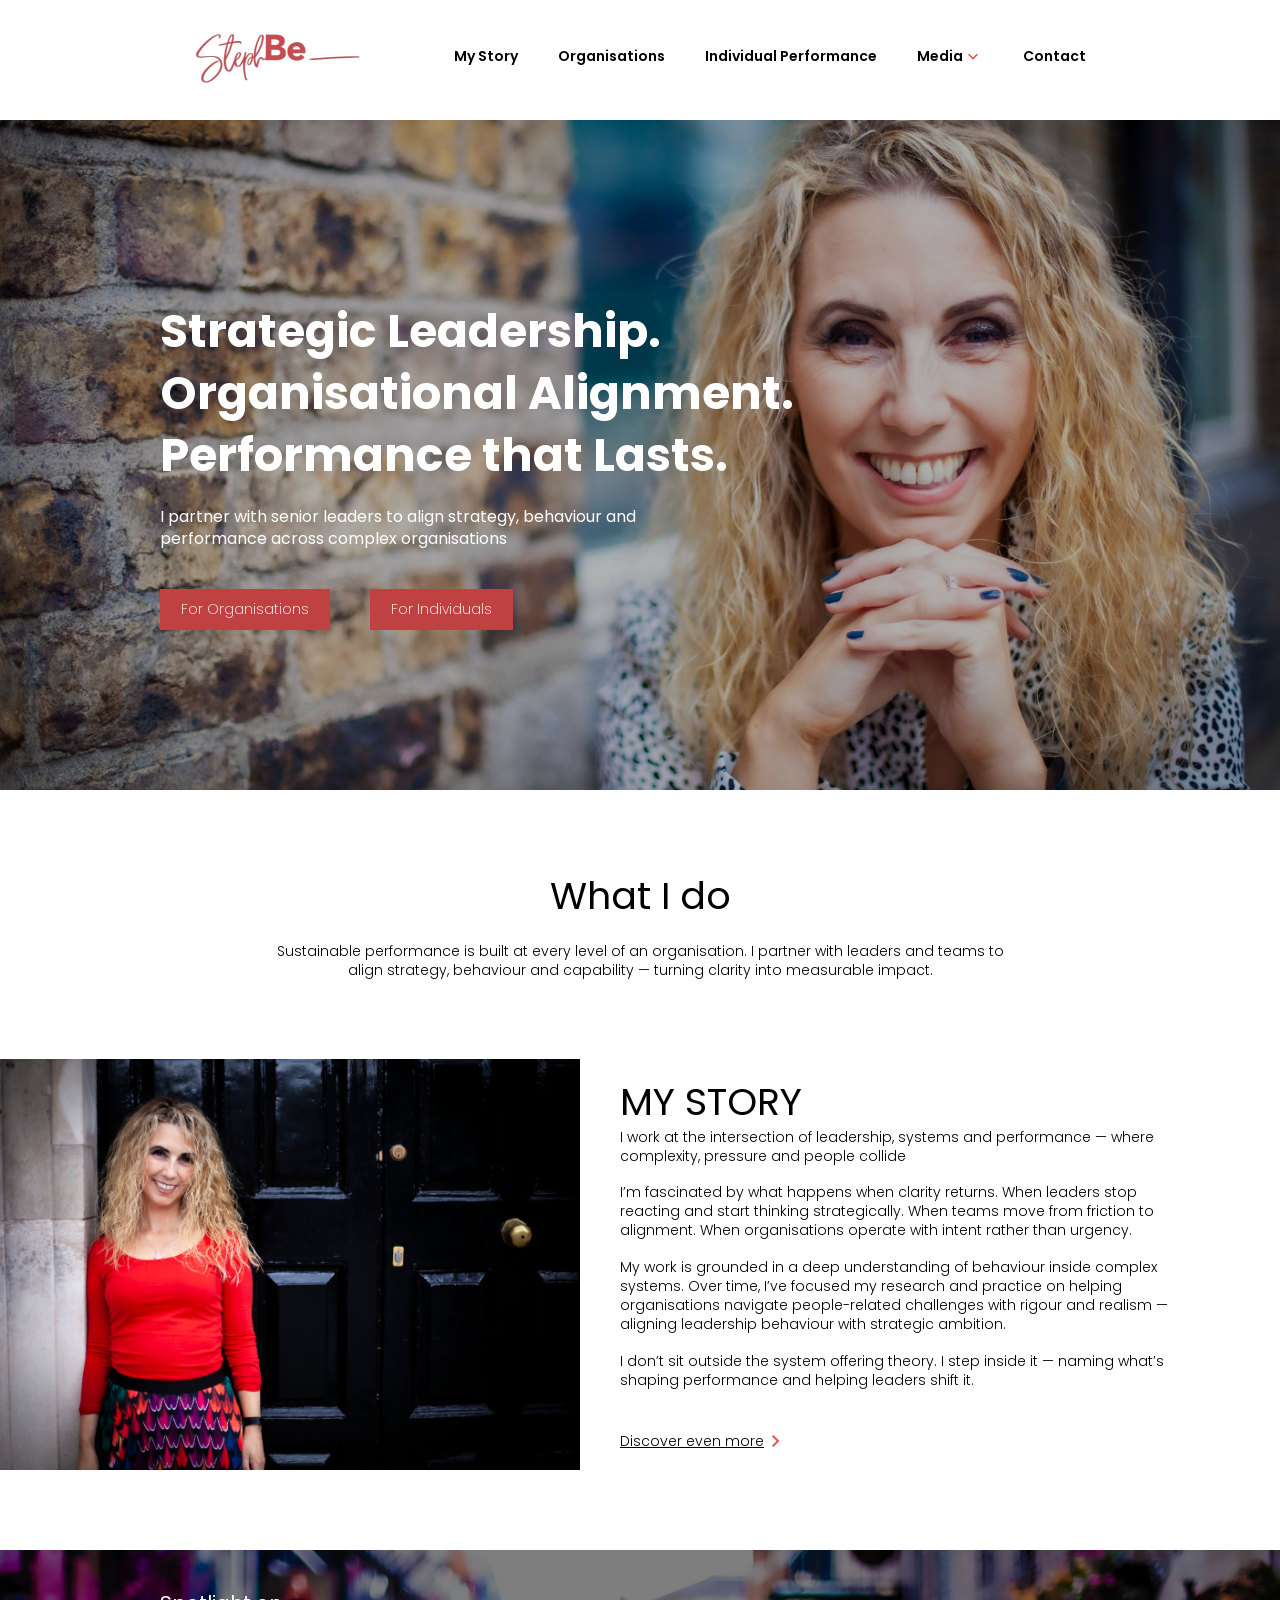
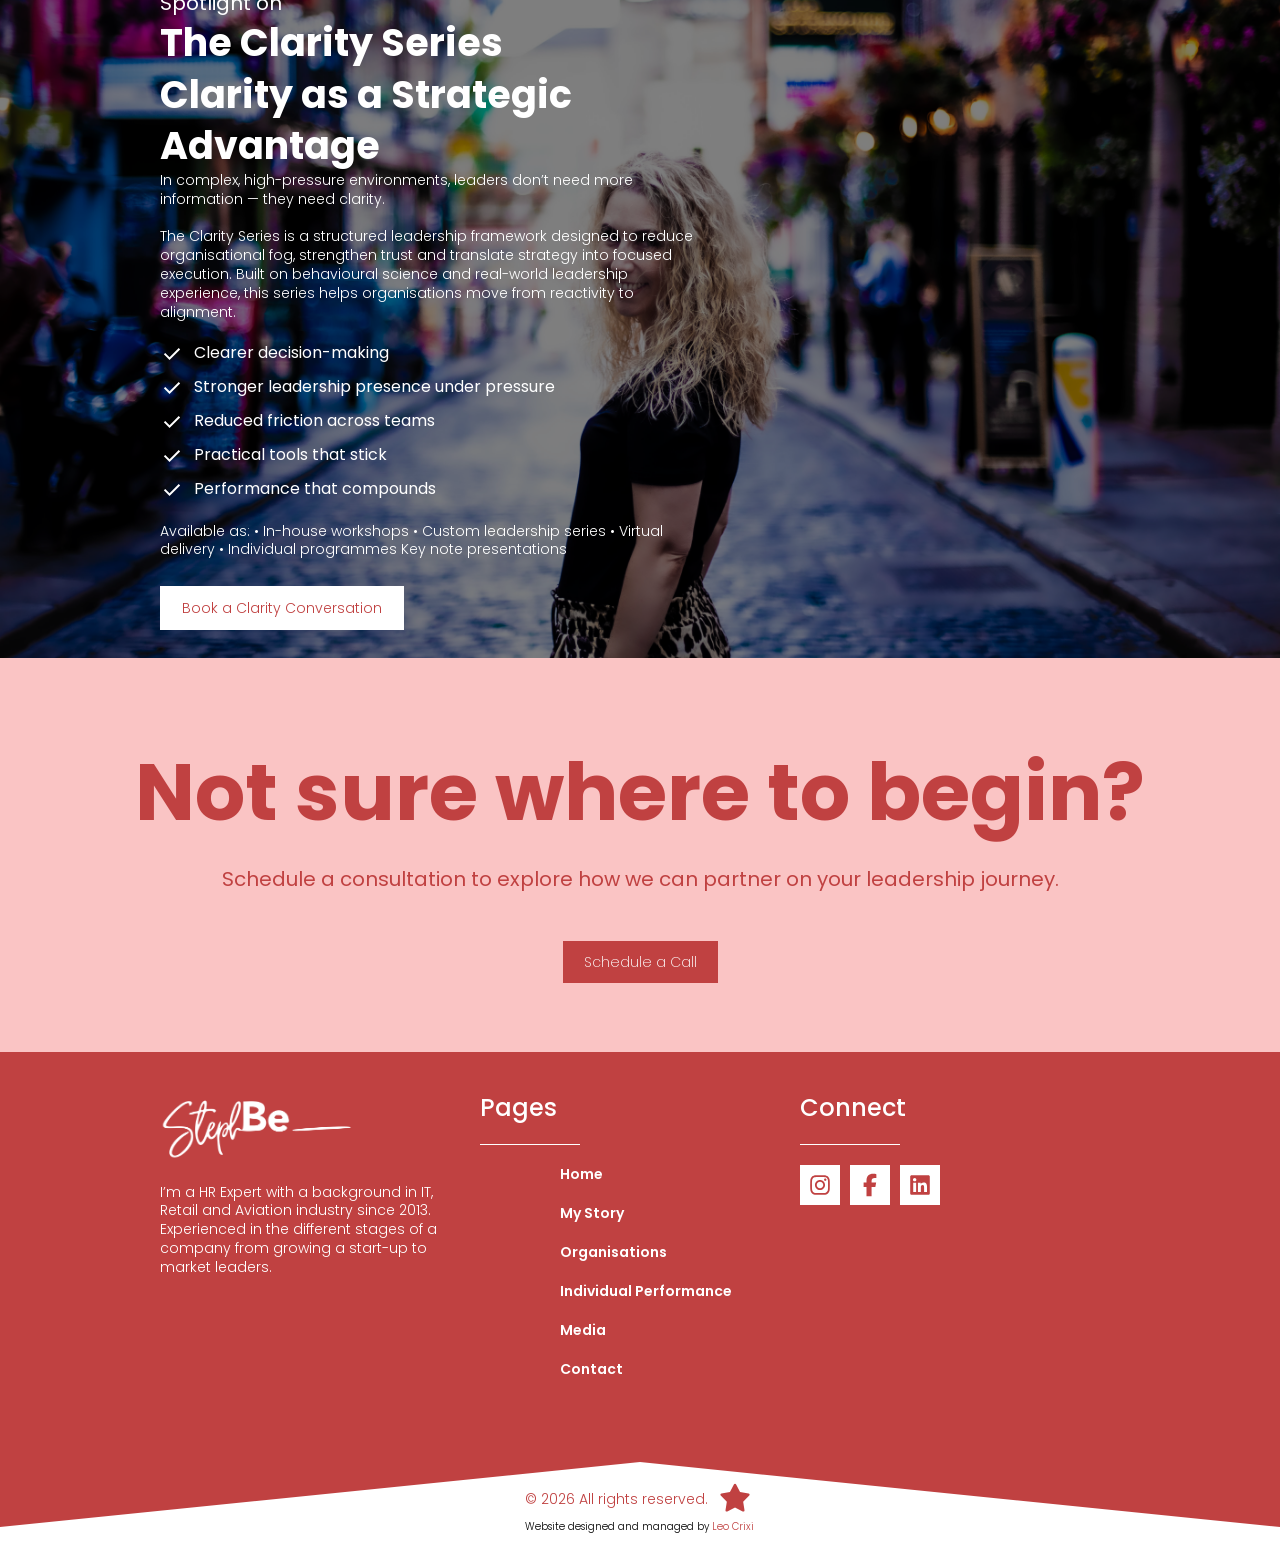
==== index.html @ c0f256a9 "1st commit" ====
<!doctype html>
<html lang="en">
  <head>
    <meta charset="UTF-8" />
    <meta name="viewport" content="width=device-width, initial-scale=1.0" />

    <meta name="description" content="ADD WEBSITE DESCRIPTION" />
    <meta name="keywords" content="ADD KEYWORDS" />
    <meta name="author" content="Leo Crixi" />

    <!-- Open Graph / Facebook / WhatsApp / Linkedin -->
    <meta property="og:title" content="Leo Crixi – Full-stack Web Developer" />
    <meta property="og:type" content="website" />
    <meta
      property="og:image"
      content="https://leo-crixi.com/src/img/og_image.jpeg"
    />
    <meta property="og:url" content="https://leo-crixi.com/" />
    <meta
      property="og:description"
      content="Check out my portfolio and web development projects."
    />

    <!-- Favicon Icon -->
    <link
      rel="shortcut icon"
      href="./public/img/Logo3.svg"
      type="image/x-icon"
    />

    <title>Website title</title>

    <link rel="stylesheet" href="./assets/css/styles.css" />
  </head>

  <body>
    <global-header></global-header>

    <main>
      <section class="hero-section">
        <div class="hero-content">
          <h1>
            Strategic Leadership. <br />
            Organisational Alignment. <br />
            Performance that Lasts.
          </h1>
          <h4>
            I partner with senior leaders to align strategy, behaviour and
            <br />
            performance across complex organisations
          </h4>
          <div class="btn-section">
            <a href="" class="btn">For Organisations</a>
            <a href="" class="btn">For Individuals</a>
          </div>
        </div>
      </section>

      <section class="what-i-do">
        <h2>What I do</h2>
        <p>
          Sustainable performance is built at every level of an organisation. I
          partner with leaders and teams to <br />
          align strategy, behaviour and capability — turning clarity into
          measurable impact.
        </p>
        <div class="my-story">
          <div>
            <img src="./public/img/home/what-i-do.JPG" alt="" />
          </div>
          <div>
            <h3 class="up-case">My Story</h3>
            <p>
              I work at the intersection of leadership, systems and performance
              — where complexity, pressure and people collide
            </p>
            <br />
            <p>
              I’m fascinated by what happens when clarity returns. When leaders
              stop reacting and start thinking strategically. When teams move
              from friction to alignment. When organisations operate with intent
              rather than urgency.
            </p>
            <br />
            <p>
              My work is grounded in a deep understanding of behaviour inside
              complex systems. Over time, I’ve focused my research and practice
              on helping organisations navigate people-related challenges with
              rigour and realism — aligning leadership behaviour with strategic
              ambition.
            </p>
            <br />
            <p>
              I don’t sit outside the system offering theory. I step inside it —
              naming what’s shaping performance and helping leaders shift it.
            </p>
            <a href="" class="btn-secondary"
              >Discover even more
              <img src="./public/icons/arrow_right.svg" alt=""
            /></a>
          </div>
        </div>
      </section>

      <section class="clarity-series">
        <div class="clarity-series-content">
          <span>Spotlight on</span>
          <h3>The Clarity Series Clarity as a Strategic Advantage</h3>
          <p>
            In complex, high-pressure environments, leaders don’t need more
            information — they need clarity.
          </p>
          <br />
          <p>
            The Clarity Series is a structured leadership framework designed to
            reduce organisational fog, strengthen trust and translate strategy
            into focused execution. Built on behavioural science and real-world
            leadership experience, this series helps organisations move from
            reactivity to alignment.
          </p>
          <ul>
            <li>
              <img src="./public/icons/check.svg" alt="" /> Clearer
              decision-making
            </li>
            <li>
              <img src="./public/icons/check.svg" alt="" /> Stronger leadership
              presence under pressure
            </li>
            <li>
              <img src="./public/icons/check.svg" alt="" /> Reduced friction
              across teams
            </li>
            <li>
              <img src="./public/icons/check.svg" alt="" /> Practical tools that
              stick
            </li>
            <li>
              <img src="./public/icons/check.svg" alt="" /> Performance that
              compounds
            </li>
          </ul>
          <p>
            Available as: • In-house workshops • Custom leadership series •
            Virtual delivery • Individual programmes Key note presentations
          </p>
          <div>
            <a href="" class="btn-third">Book a Clarity Conversation</a>
          </div>
        </div>
      </section>

      <section class="not-sure">
        <h4>Not sure where to begin?</h4>
        <p>
          Schedule a consultation to explore how we can partner on your
          leadership journey.
        </p>
        <div>
          <a href="" class="btn">Schedule a Call</a>
        </div>
      </section>
    </main>

    <global-footer></global-footer>

    <footer>
      <div class="upper-footer">
        <div>
          <img class="logo" src="./public/img/logo.png" alt="" />
          <p>
            I’m a HR Expert with a background in IT, Retail and Aviation
            industry since 2013. Experienced in the different stages of a
            company from growing a start-up to market leaders.
          </p>
        </div>
        <div>
          <h3>Pages</h3>
          <div class="line"></div>
          <ul>
            <li><a href="">Home</a></li>
            <li><a href="">My Story</a></li>
            <li><a href="">Organisations</a></li>
            <li><a href="">Individual Performance</a></li>
            <li><a href="">Media</a></li>
            <li><a href="">Contact</a></li>
          </ul>
        </div>
        <div>
          <h3>Connect</h3>
          <div class="line"></div>
          <div class="connect">
            <a href=""><img src="./public/icons/instagram.svg" alt="" /></a>
            <a href=""><img src="./public/icons/facebook.svg" alt="" /></a>
            <a href=""><img src="./public/icons/linkedin.svg" alt="" /></a>
          </div>
        </div>
      </div>
      <div class="lower-footer">
        <div>
          <p>© 2026 All rights reserved.</p>
          <div class="star-wrapper">
            <span class="star-label">For Oisín</span>
            <img src="./public/icons/star.svg" alt="Star icon" />
          </div>
        </div>
        <span>Website designed and managed by <a href="https://leo-crixi.com/" target="_blank">Leo Crixi</a></span>
      </div>
    </footer>

    <script type="module" src="./assets/js/script.js"></script>
  </body>
</html>
---- assets/css/styles.css ----
/* Importing general CSS - UTILS */
@import './utils/global.css';
@import './utils/typography.css';
@import './utils/colors.css';

/* Importing Components */
@import './components/header.css';
@import './components/burger-menu.css';
@import './components/footer.css';
@import './components/component.css';

/* Importing pages styles */
@import './modules/home.css'
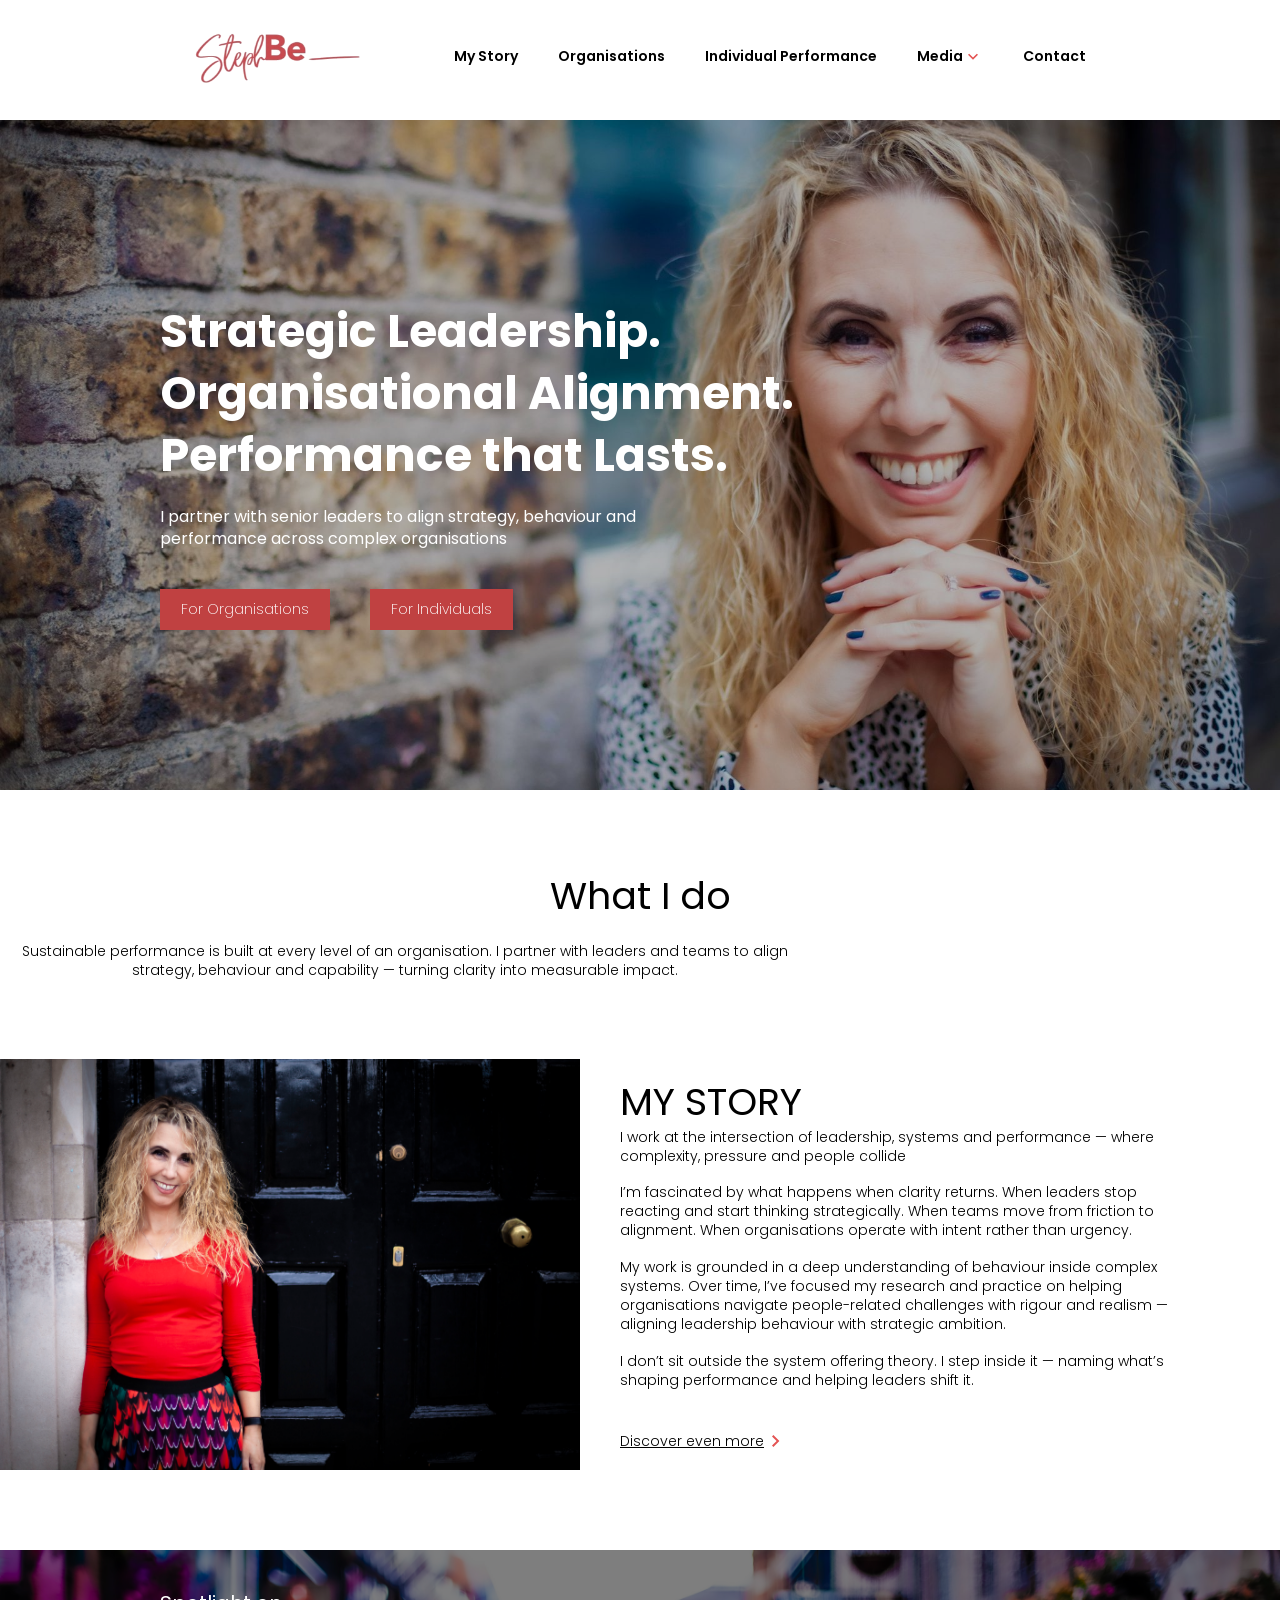
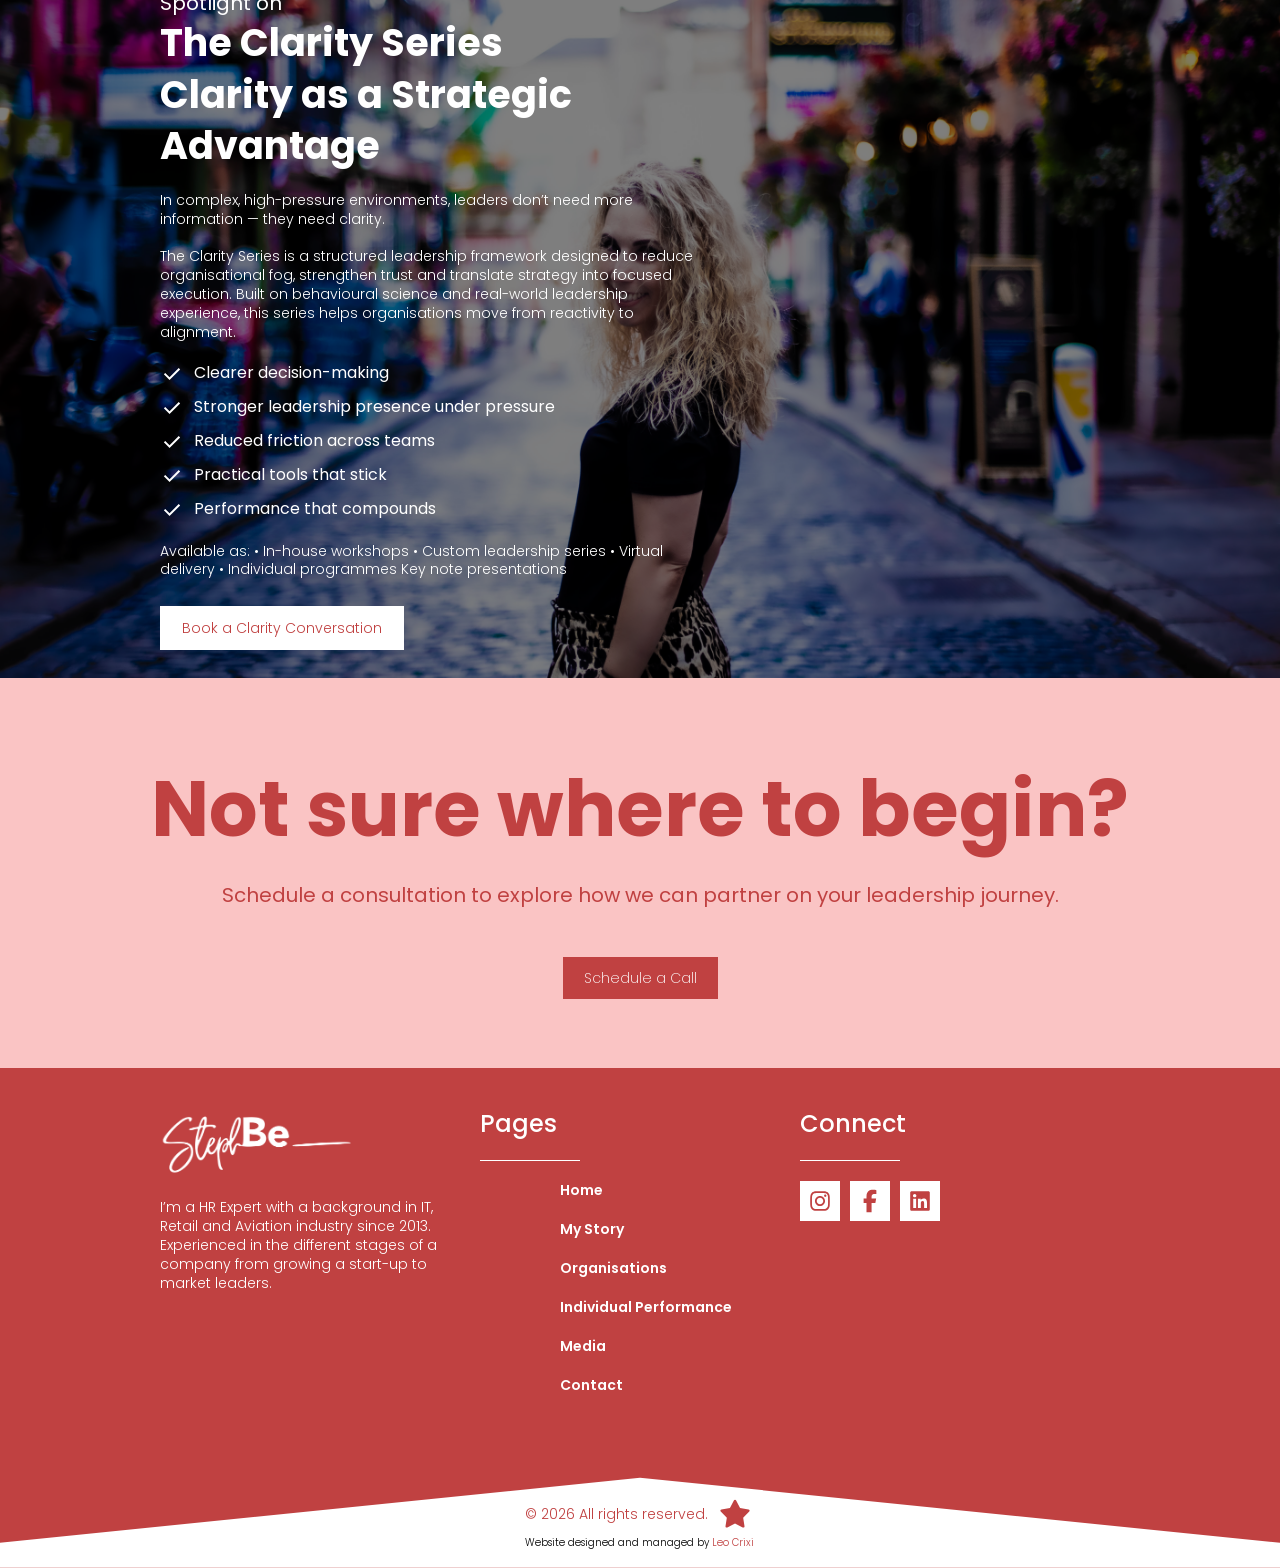
==== commit cf916155: "Home page mobile" ====
--- a/index.html
+++ b/index.html
@@ -11,22 +11,12 @@
     <!-- Open Graph / Facebook / WhatsApp / Linkedin -->
     <meta property="og:title" content="Leo Crixi – Full-stack Web Developer" />
     <meta property="og:type" content="website" />
-    <meta
-      property="og:image"
-      content="https://leo-crixi.com/src/img/og_image.jpeg"
-    />
+    <meta property="og:image" content="https://leo-crixi.com/src/img/og_image.jpeg" />
     <meta property="og:url" content="https://leo-crixi.com/" />
-    <meta
-      property="og:description"
-      content="Check out my portfolio and web development projects."
-    />
+    <meta property="og:description" content="Check out my portfolio and web development projects." />
 
     <!-- Favicon Icon -->
-    <link
-      rel="shortcut icon"
-      href="./public/img/Logo3.svg"
-      type="image/x-icon"
-    />
+    <link rel="shortcut icon" href="./public/img/Logo3.svg" type="image/x-icon" />
 
     <title>Website title</title>
 
@@ -57,13 +47,13 @@
       </section>
 
       <section class="what-i-do">
-        <h2>What I do</h2>
-        <p>
-          Sustainable performance is built at every level of an organisation. I
-          partner with leaders and teams to <br />
-          align strategy, behaviour and capability — turning clarity into
-          measurable impact.
-        </p>
+        <div class="w-i-d">
+          <h2>What I do</h2>
+          <p>
+            Sustainable performance is built at every level of an organisation. I partner with leaders and teams to
+            align strategy, behaviour and capability — turning clarity into measurable impact.
+          </p>
+        </div>
         <div class="my-story">
           <div>
             <img src="./public/img/home/what-i-do.JPG" alt="" />
@@ -71,33 +61,27 @@
           <div>
             <h3 class="up-case">My Story</h3>
             <p>
-              I work at the intersection of leadership, systems and performance
-              — where complexity, pressure and people collide
+              I work at the intersection of leadership, systems and performance — where complexity, pressure and people
+              collide
             </p>
             <br />
             <p>
-              I’m fascinated by what happens when clarity returns. When leaders
-              stop reacting and start thinking strategically. When teams move
-              from friction to alignment. When organisations operate with intent
-              rather than urgency.
+              I’m fascinated by what happens when clarity returns. When leaders stop reacting and start thinking
+              strategically. When teams move from friction to alignment. When organisations operate with intent rather
+              than urgency.
             </p>
             <br />
             <p>
-              My work is grounded in a deep understanding of behaviour inside
-              complex systems. Over time, I’ve focused my research and practice
-              on helping organisations navigate people-related challenges with
-              rigour and realism — aligning leadership behaviour with strategic
-              ambition.
+              My work is grounded in a deep understanding of behaviour inside complex systems. Over time, I’ve focused
+              my research and practice on helping organisations navigate people-related challenges with rigour and
+              realism — aligning leadership behaviour with strategic ambition.
             </p>
             <br />
             <p>
-              I don’t sit outside the system offering theory. I step inside it —
-              naming what’s shaping performance and helping leaders shift it.
+              I don’t sit outside the system offering theory. I step inside it — naming what’s shaping performance and
+              helping leaders shift it.
             </p>
-            <a href="" class="btn-secondary"
-              >Discover even more
-              <img src="./public/icons/arrow_right.svg" alt=""
-            /></a>
+            <a href="" class="btn-secondary">Discover even more <img src="./public/icons/arrow_right.svg" alt="" /></a>
           </div>
         </div>
       </section>
@@ -106,43 +90,23 @@
         <div class="clarity-series-content">
           <span>Spotlight on</span>
           <h3>The Clarity Series Clarity as a Strategic Advantage</h3>
-          <p>
-            In complex, high-pressure environments, leaders don’t need more
-            information — they need clarity.
-          </p>
+          <p>In complex, high-pressure environments, leaders don’t need more information — they need clarity.</p>
           <br />
           <p>
-            The Clarity Series is a structured leadership framework designed to
-            reduce organisational fog, strengthen trust and translate strategy
-            into focused execution. Built on behavioural science and real-world
-            leadership experience, this series helps organisations move from
-            reactivity to alignment.
+            The Clarity Series is a structured leadership framework designed to reduce organisational fog, strengthen
+            trust and translate strategy into focused execution. Built on behavioural science and real-world leadership
+            experience, this series helps organisations move from reactivity to alignment.
           </p>
           <ul>
-            <li>
-              <img src="./public/icons/check.svg" alt="" /> Clearer
-              decision-making
-            </li>
-            <li>
-              <img src="./public/icons/check.svg" alt="" /> Stronger leadership
-              presence under pressure
-            </li>
-            <li>
-              <img src="./public/icons/check.svg" alt="" /> Reduced friction
-              across teams
-            </li>
-            <li>
-              <img src="./public/icons/check.svg" alt="" /> Practical tools that
-              stick
-            </li>
-            <li>
-              <img src="./public/icons/check.svg" alt="" /> Performance that
-              compounds
-            </li>
+            <li><img src="./public/icons/check.svg" alt="" /> Clearer decision-making</li>
+            <li><img src="./public/icons/check.svg" alt="" /> Stronger leadership presence under pressure</li>
+            <li><img src="./public/icons/check.svg" alt="" /> Reduced friction across teams</li>
+            <li><img src="./public/icons/check.svg" alt="" /> Practical tools that stick</li>
+            <li><img src="./public/icons/check.svg" alt="" /> Performance that compounds</li>
           </ul>
           <p>
-            Available as: • In-house workshops • Custom leadership series •
-            Virtual delivery • Individual programmes Key note presentations
+            Available as: • In-house workshops • Custom leadership series • Virtual delivery • Individual programmes Key
+            note presentations
           </p>
           <div>
             <a href="" class="btn-third">Book a Clarity Conversation</a>
@@ -152,10 +116,7 @@
 
       <section class="not-sure">
         <h4>Not sure where to begin?</h4>
-        <p>
-          Schedule a consultation to explore how we can partner on your
-          leadership journey.
-        </p>
+        <p>Schedule a consultation to explore how we can partner on your leadership journey.</p>
         <div>
           <a href="" class="btn">Schedule a Call</a>
         </div>
@@ -164,50 +125,6 @@
 
     <global-footer></global-footer>
 
-    <footer>
-      <div class="upper-footer">
-        <div>
-          <img class="logo" src="./public/img/logo.png" alt="" />
-          <p>
-            I’m a HR Expert with a background in IT, Retail and Aviation
-            industry since 2013. Experienced in the different stages of a
-            company from growing a start-up to market leaders.
-          </p>
-        </div>
-        <div>
-          <h3>Pages</h3>
-          <div class="line"></div>
-          <ul>
-            <li><a href="">Home</a></li>
-            <li><a href="">My Story</a></li>
-            <li><a href="">Organisations</a></li>
-            <li><a href="">Individual Performance</a></li>
-            <li><a href="">Media</a></li>
-            <li><a href="">Contact</a></li>
-          </ul>
-        </div>
-        <div>
-          <h3>Connect</h3>
-          <div class="line"></div>
-          <div class="connect">
-            <a href=""><img src="./public/icons/instagram.svg" alt="" /></a>
-            <a href=""><img src="./public/icons/facebook.svg" alt="" /></a>
-            <a href=""><img src="./public/icons/linkedin.svg" alt="" /></a>
-          </div>
-        </div>
-      </div>
-      <div class="lower-footer">
-        <div>
-          <p>© 2026 All rights reserved.</p>
-          <div class="star-wrapper">
-            <span class="star-label">For Oisín</span>
-            <img src="./public/icons/star.svg" alt="Star icon" />
-          </div>
-        </div>
-        <span>Website designed and managed by <a href="https://leo-crixi.com/" target="_blank">Leo Crixi</a></span>
-      </div>
-    </footer>
-
     <script type="module" src="./assets/js/script.js"></script>
   </body>
 </html>
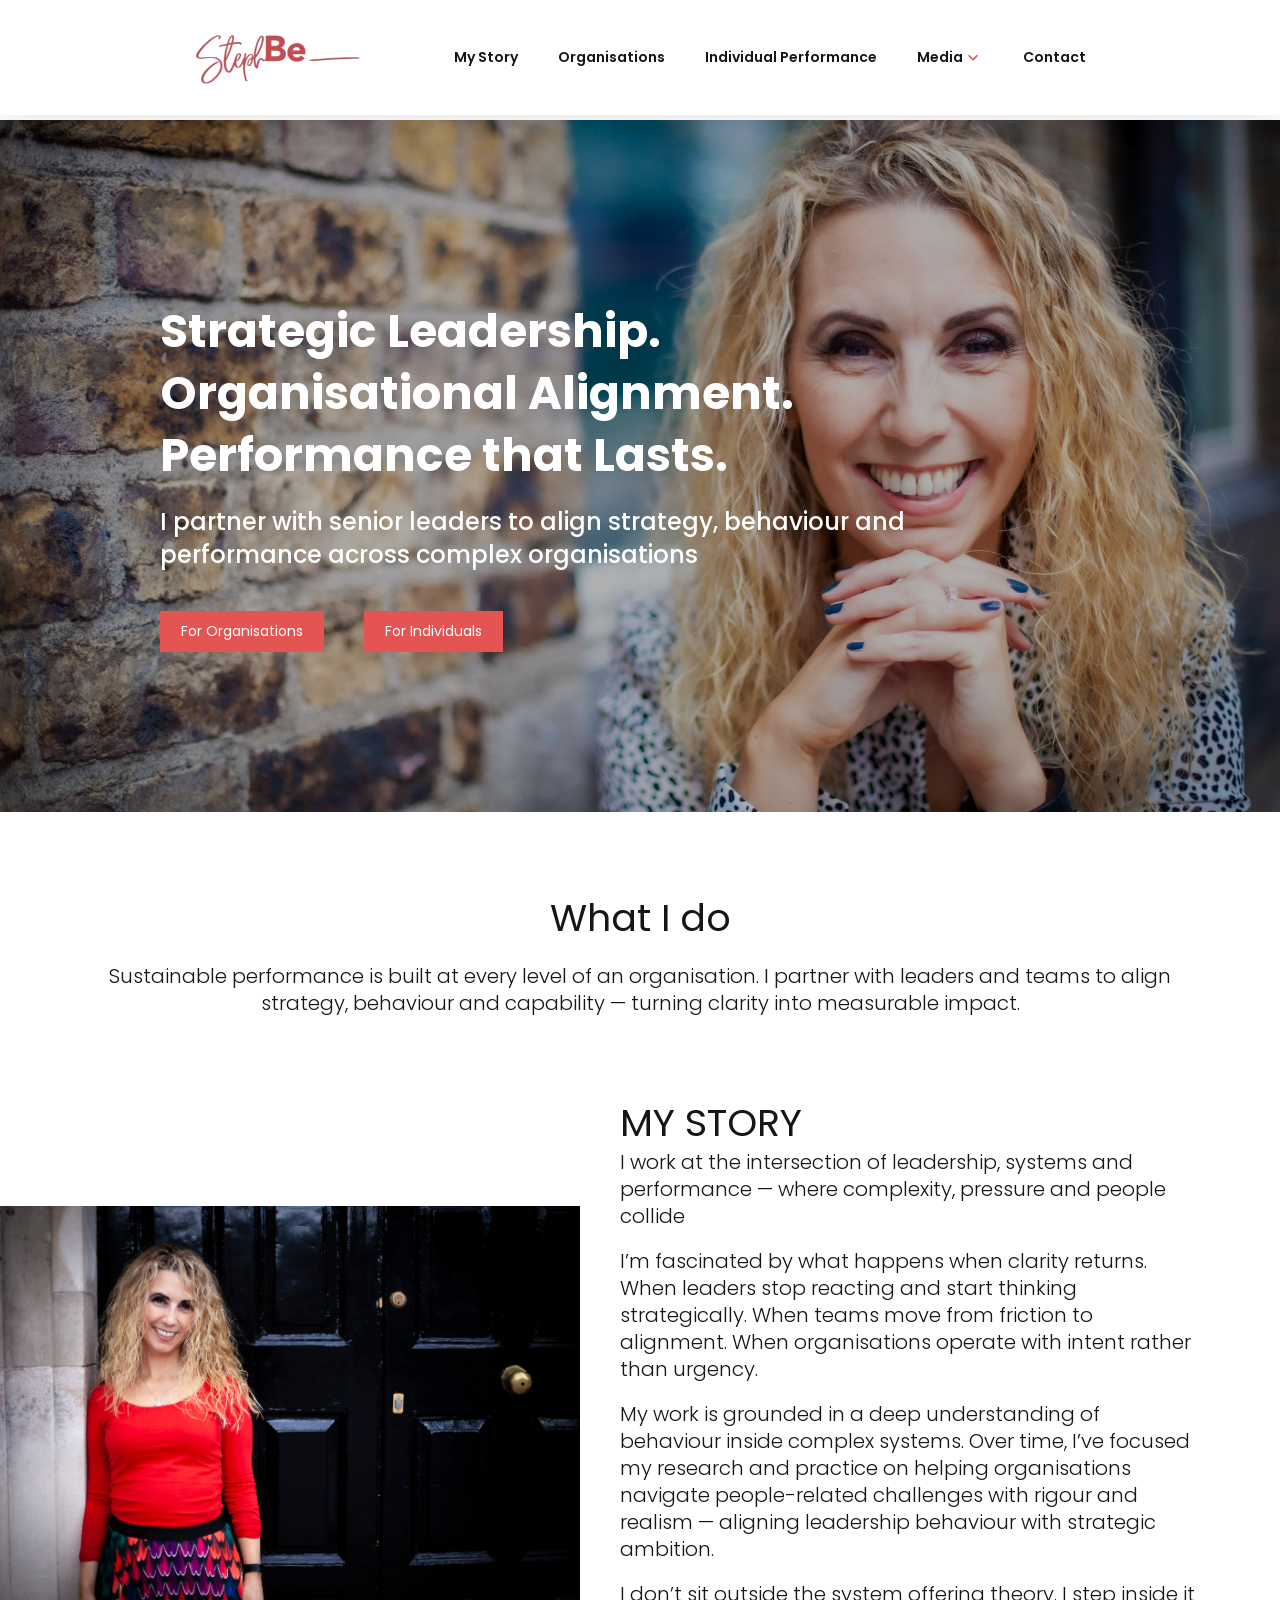
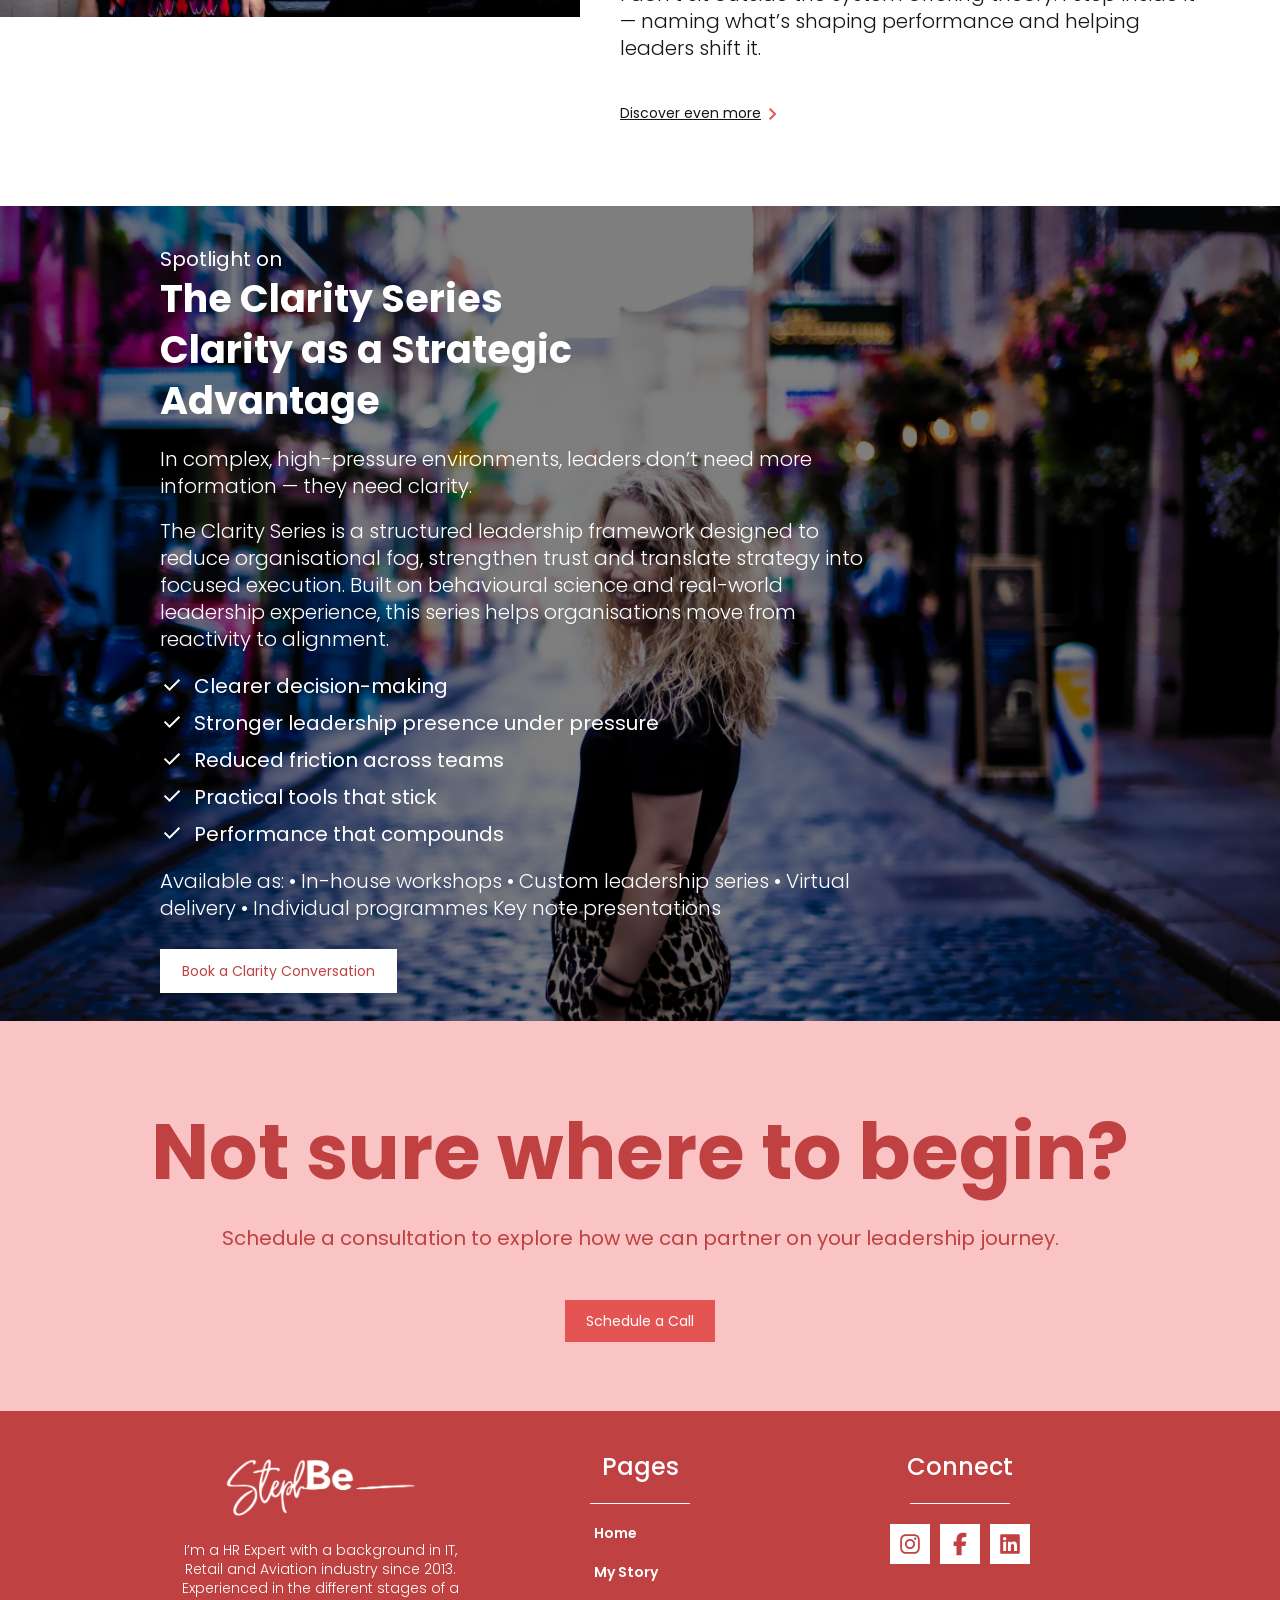
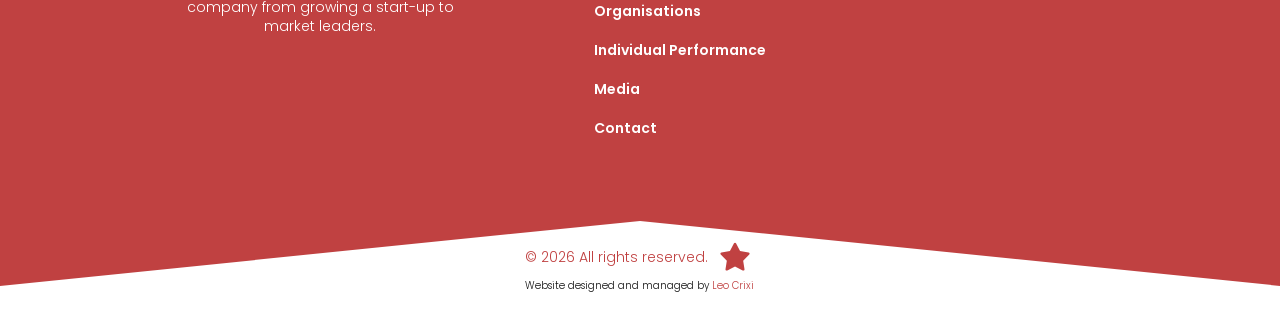
==== commit b46bfc48: "My Story" ====
--- a/index.html
+++ b/index.html
@@ -11,14 +11,14 @@
     <!-- Open Graph / Facebook / WhatsApp / Linkedin -->
     <meta property="og:title" content="Leo Crixi – Full-stack Web Developer" />
     <meta property="og:type" content="website" />
-    <meta property="og:image" content="https://leo-crixi.com/src/img/og_image.jpeg" />
-    <meta property="og:url" content="https://leo-crixi.com/" />
+    <meta property="og:image" content="http://stephbe.ie/public/img/Logo2.svg" />
+    <meta property="og:url" content="http://stephbe.ie/" />
     <meta property="og:description" content="Check out my portfolio and web development projects." />
 
     <!-- Favicon Icon -->
     <link rel="shortcut icon" href="./public/img/Logo3.svg" type="image/x-icon" />
 
-    <title>Website title</title>
+    <title>StephBe</title>
 
     <link rel="stylesheet" href="./assets/css/styles.css" />
   </head>
@@ -81,7 +81,7 @@
               I don’t sit outside the system offering theory. I step inside it — naming what’s shaping performance and
               helping leaders shift it.
             </p>
-            <a href="" class="btn-secondary">Discover even more <img src="./public/icons/arrow_right.svg" alt="" /></a>
+            <a href="./my-story.html" class="btn-secondary">Discover even more <img src="./public/icons/arrow_right.svg" alt="" /></a>
           </div>
         </div>
       </section>
@@ -114,13 +114,8 @@
         </div>
       </section>
 
-      <section class="not-sure">
-        <h4>Not sure where to begin?</h4>
-        <p>Schedule a consultation to explore how we can partner on your leadership journey.</p>
-        <div>
-          <a href="" class="btn">Schedule a Call</a>
-        </div>
-      </section>
+      <global-cta></global-cta>
+      
     </main>
 
     <global-footer></global-footer>
--- a/assets/css/styles.css
+++ b/assets/css/styles.css
@@ -10,4 +10,5 @@
 @import './components/component.css';
 
 /* Importing pages styles */
-@import './modules/home.css'+@import './modules/home.css';
+@import './modules/my-story.css';
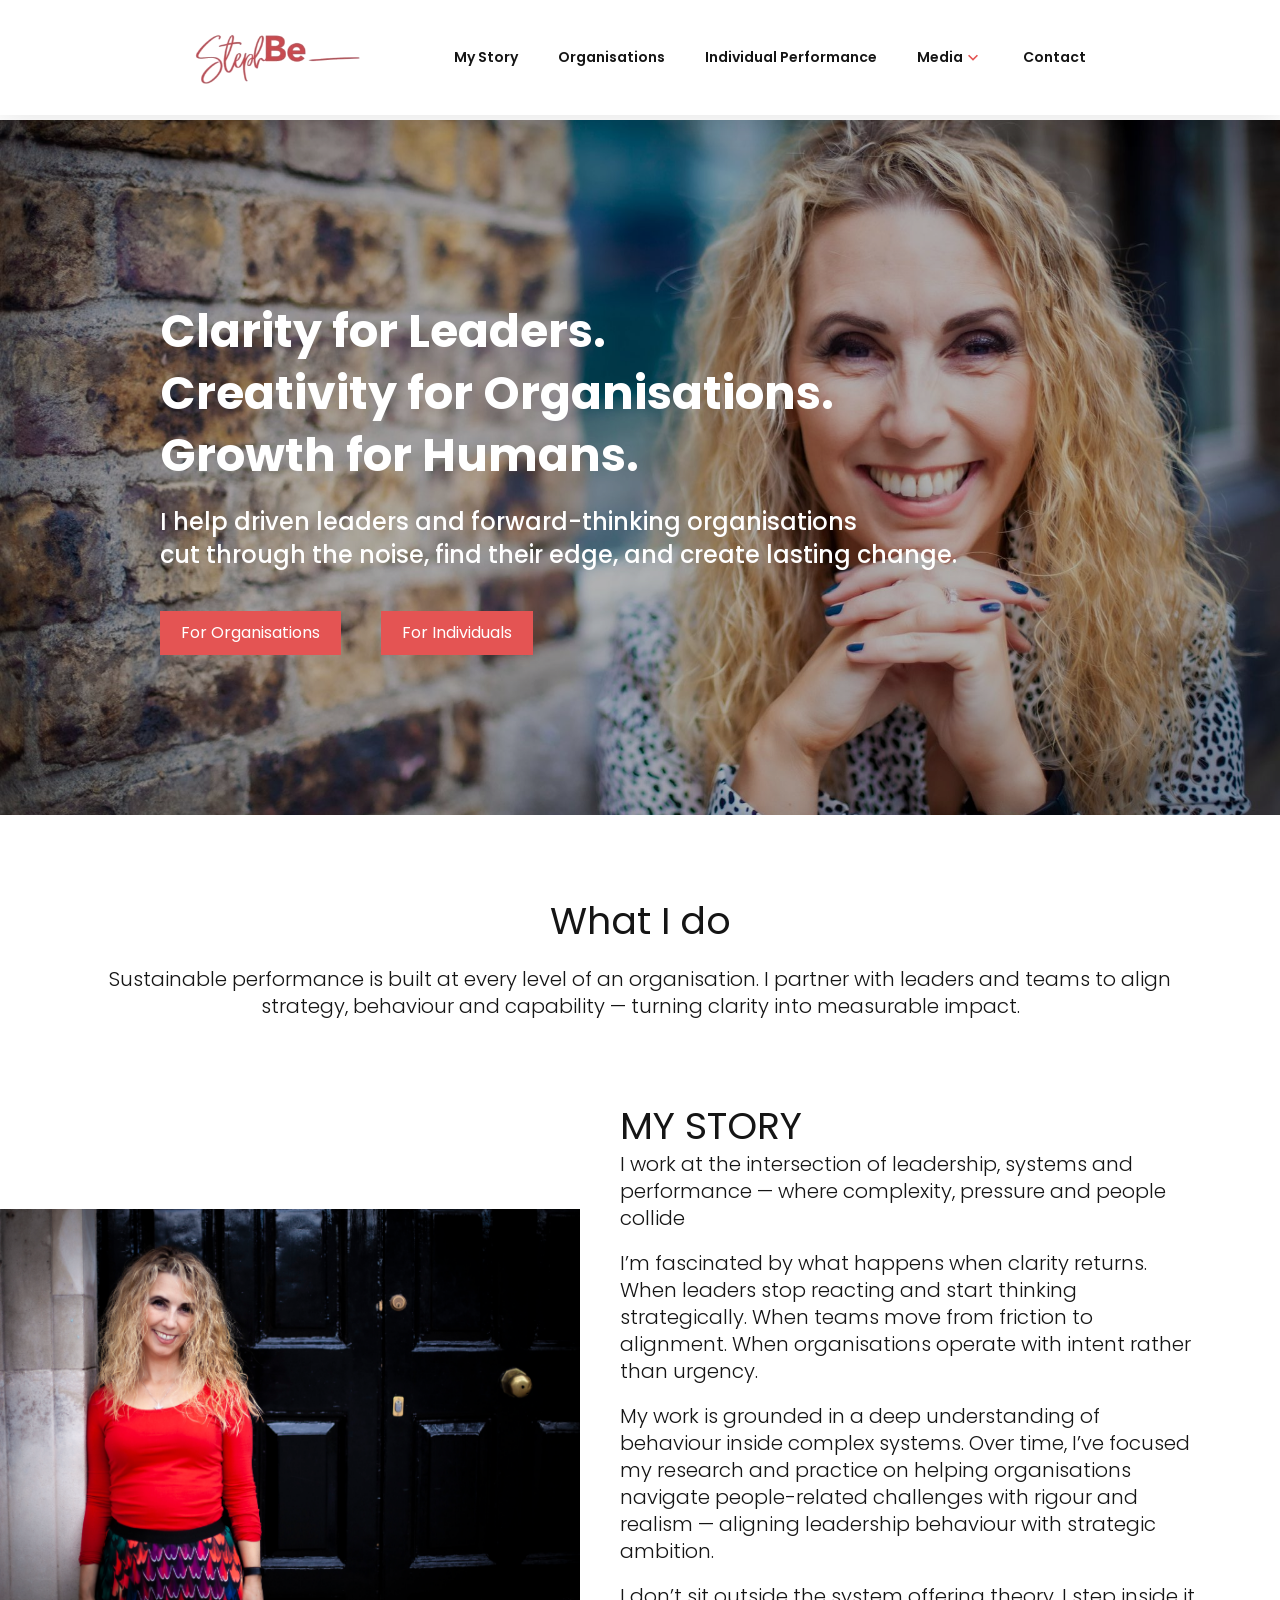
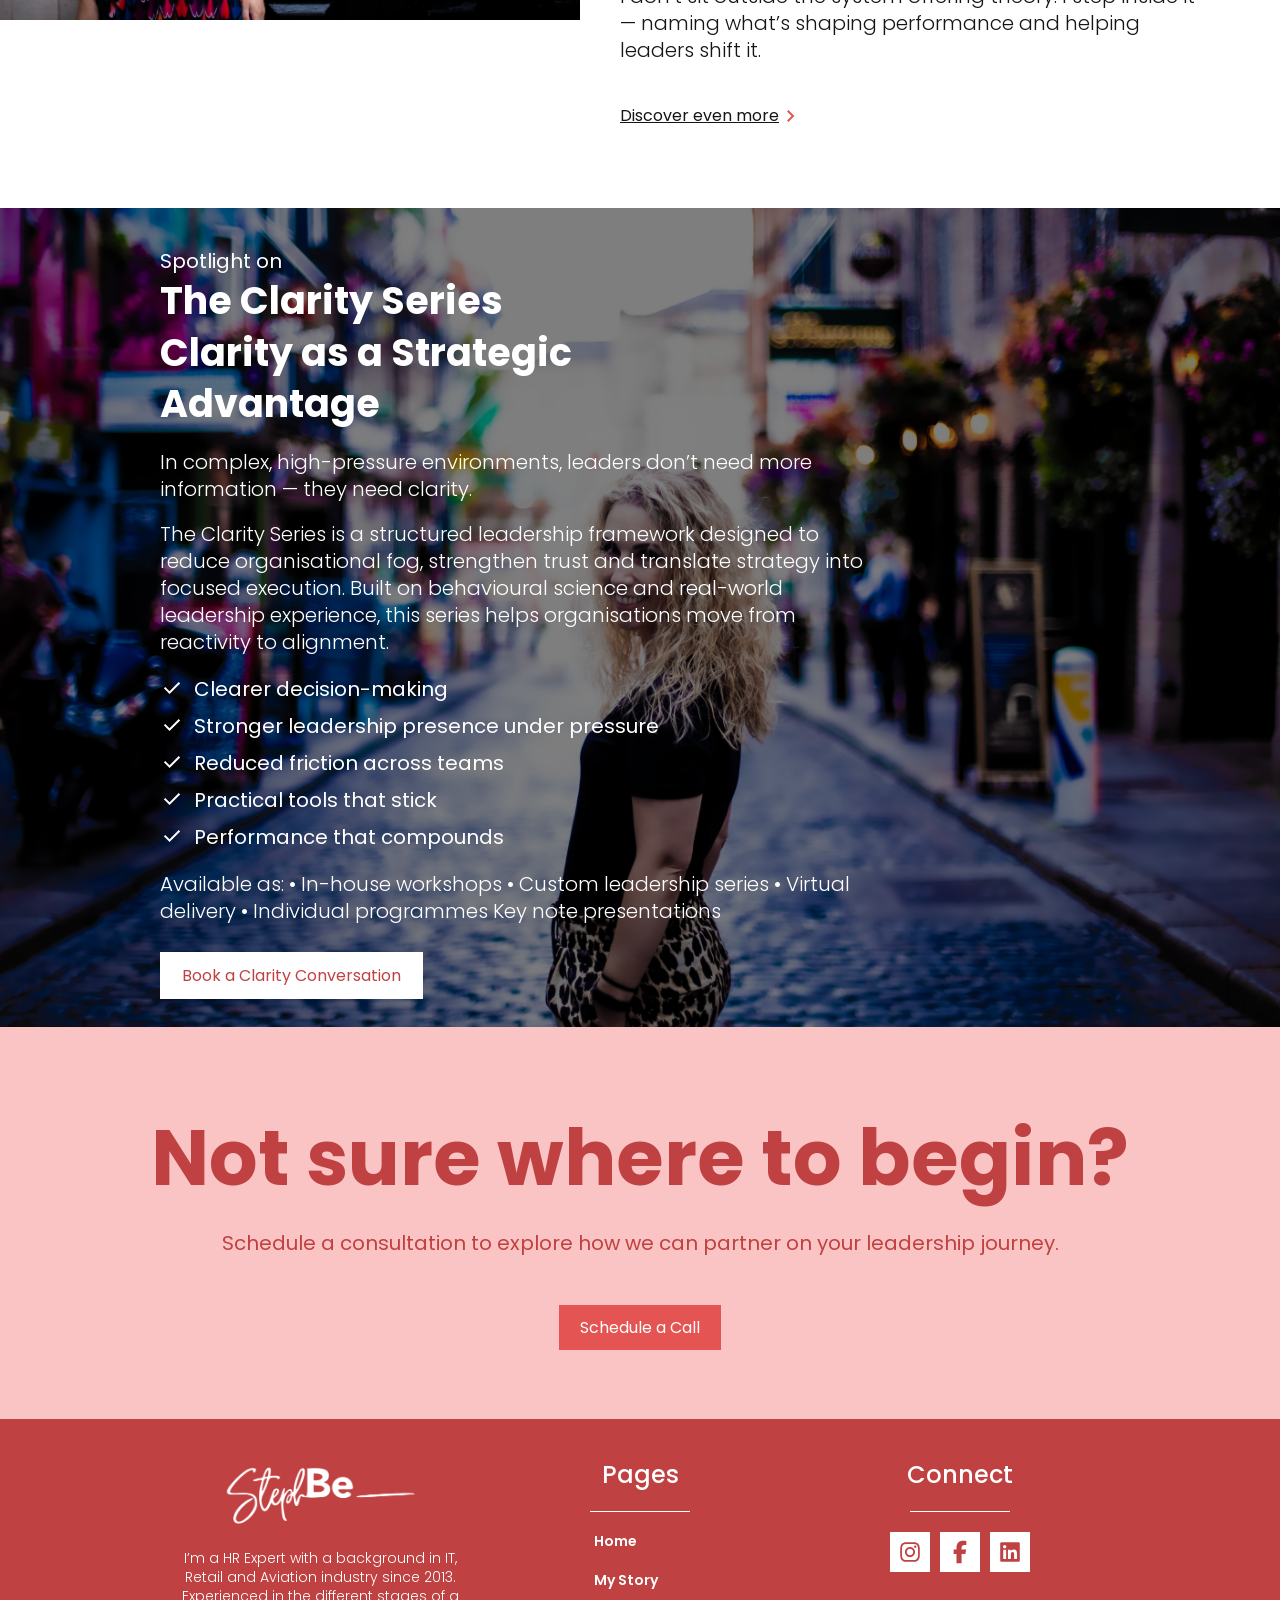
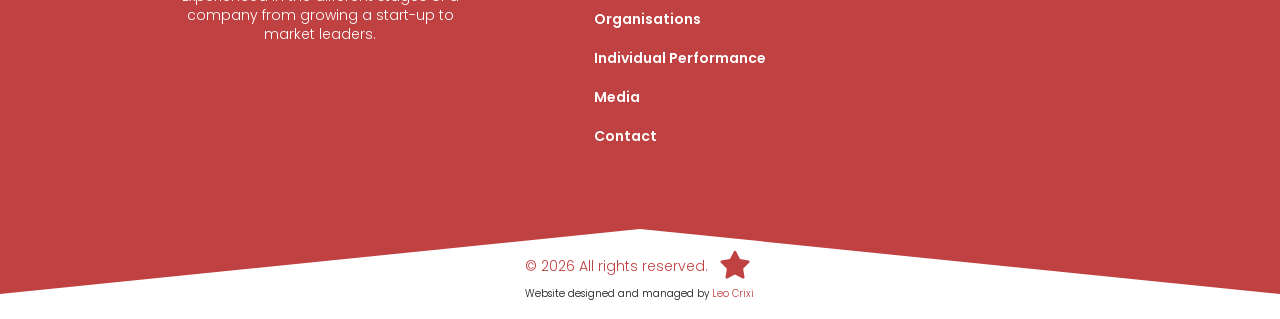
==== commit 89c71ce9: "my story" ====
--- a/index.html
+++ b/index.html
@@ -30,17 +30,16 @@
       <section class="hero-section">
         <div class="hero-content">
           <h1>
-            Strategic Leadership. <br />
-            Organisational Alignment. <br />
-            Performance that Lasts.
+            Clarity for Leaders. <br />
+            Creativity for Organisations. <br />
+            Growth for Humans.
           </h1>
           <h4>
-            I partner with senior leaders to align strategy, behaviour and
-            <br />
-            performance across complex organisations
+            I help driven leaders and forward-thinking organisations <br />
+            cut through the noise, find their edge, and create lasting change.
           </h4>
           <div class="btn-section">
-            <a href="" class="btn">For Organisations</a>
+            <a href="./organisations.html" class="btn">For Organisations</a>
             <a href="" class="btn">For Individuals</a>
           </div>
         </div>
@@ -81,7 +80,9 @@
               I don’t sit outside the system offering theory. I step inside it — naming what’s shaping performance and
               helping leaders shift it.
             </p>
-            <a href="./my-story.html" class="btn-secondary">Discover even more <img src="./public/icons/arrow_right.svg" alt="" /></a>
+            <a href="./my-story.html" class="btn-secondary"
+              >Discover even more <img src="./public/icons/arrow_right.svg" alt=""
+            /></a>
           </div>
         </div>
       </section>
@@ -115,7 +116,6 @@
       </section>
 
       <global-cta></global-cta>
-      
     </main>
 
     <global-footer></global-footer>
--- a/assets/css/styles.css
+++ b/assets/css/styles.css
@@ -11,4 +11,5 @@
 
 /* Importing pages styles */
 @import './modules/home.css';
-@import './modules/my-story.css';+@import './modules/my-story.css';
+@import './modules/organisations.css';
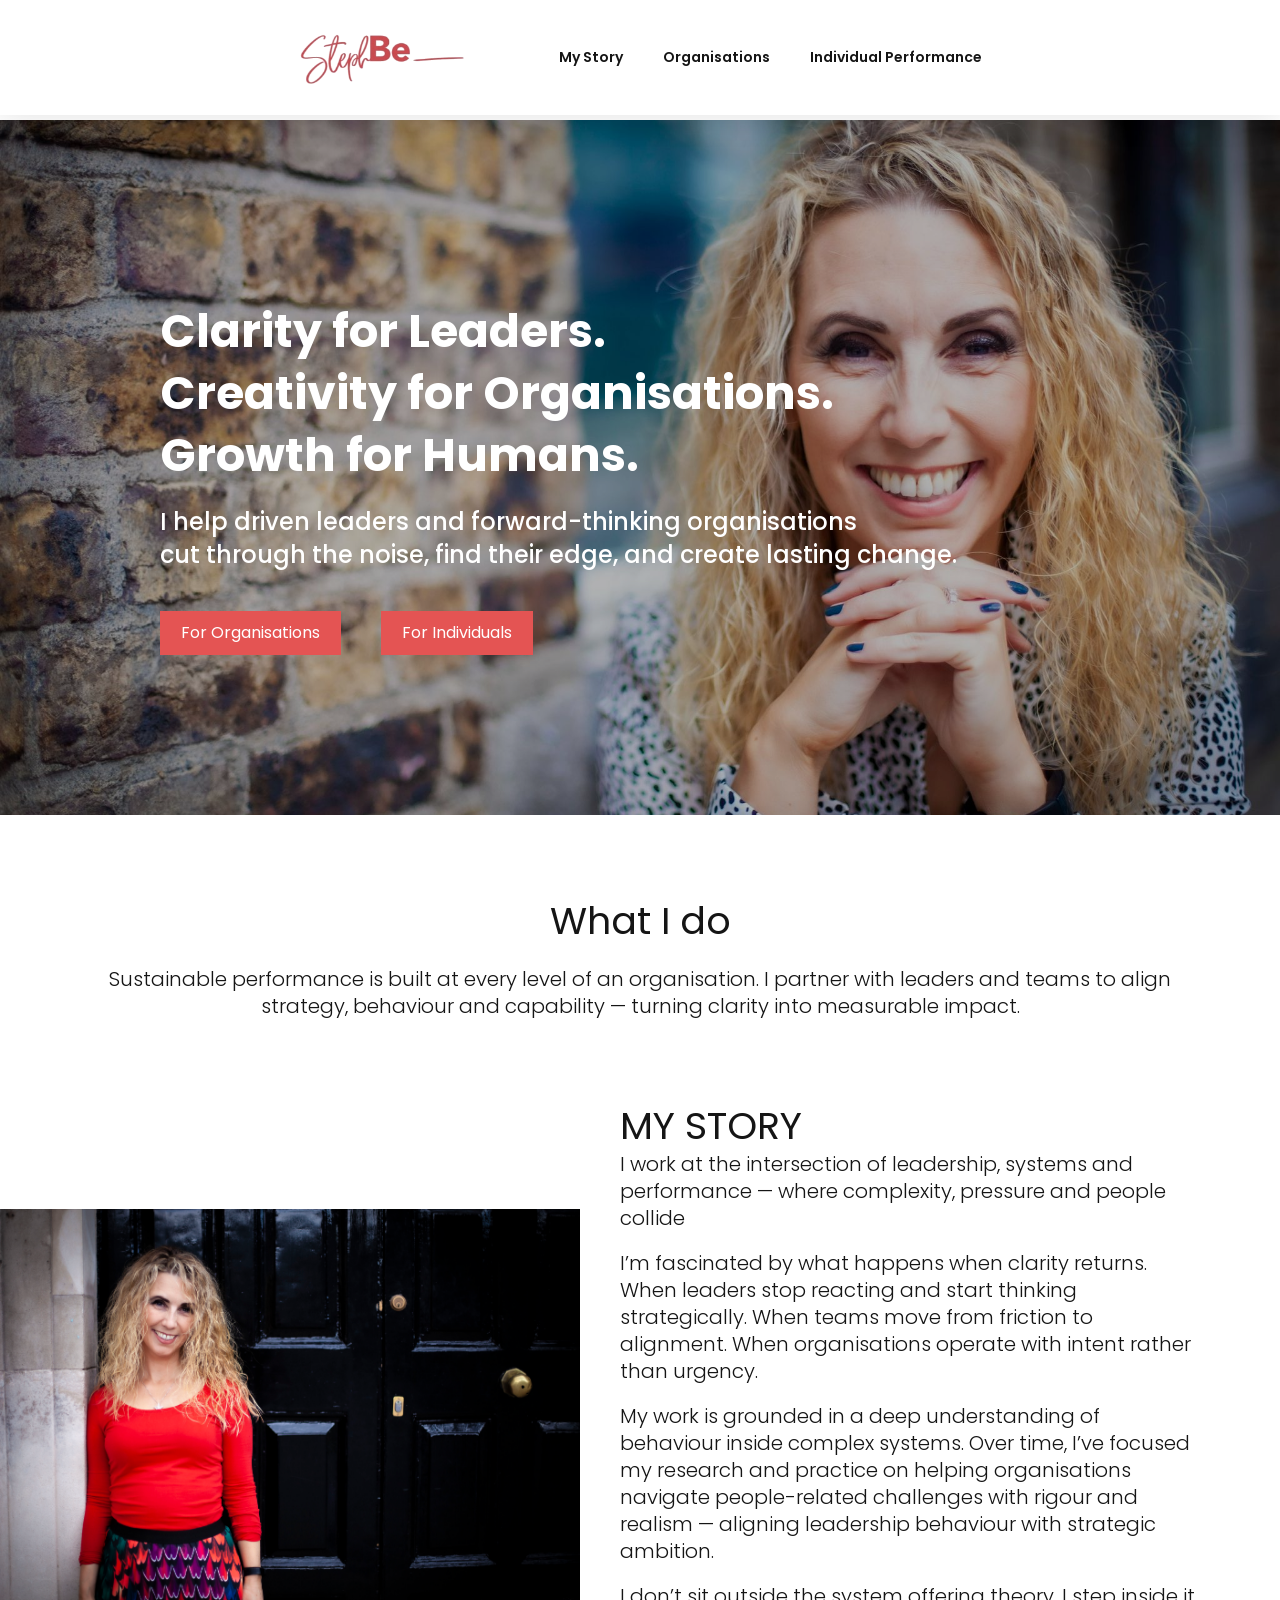
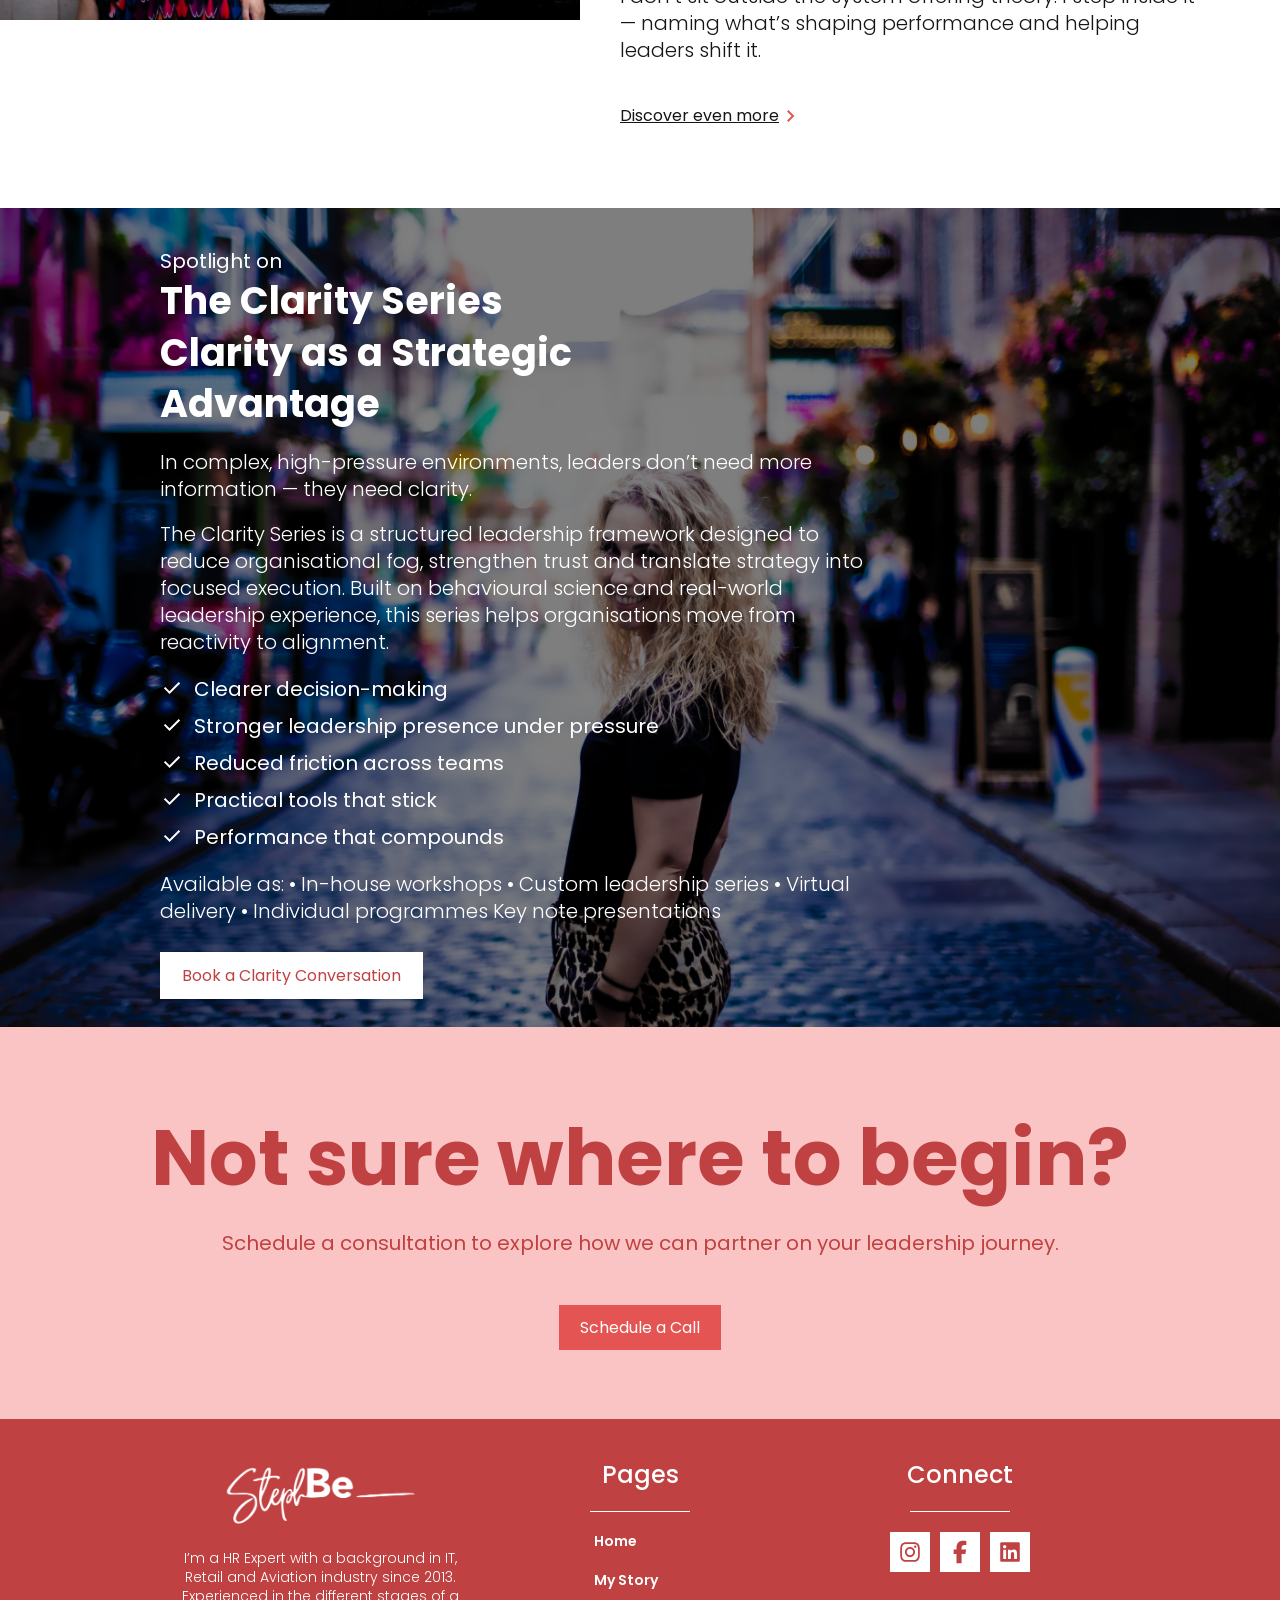
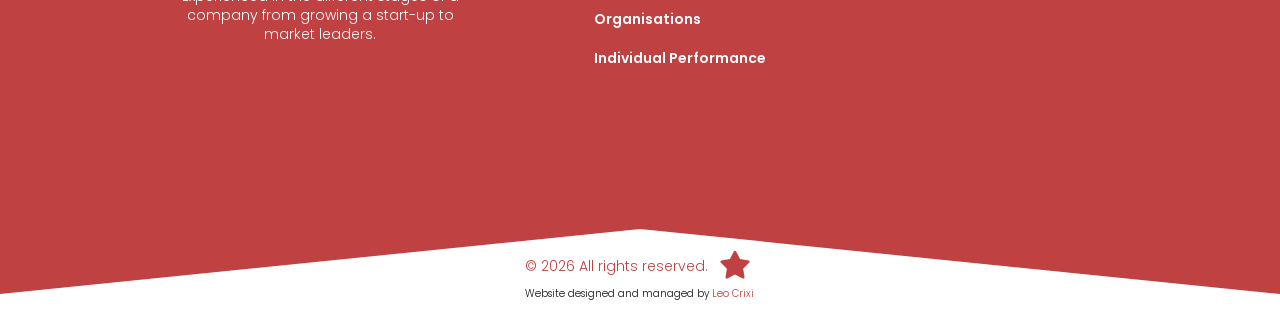
==== commit 9335cc75: "SEO" ====
--- a/index.html
+++ b/index.html
@@ -4,23 +4,57 @@
     <meta charset="UTF-8" />
     <meta name="viewport" content="width=device-width, initial-scale=1.0" />
 
-    <meta name="description" content="ADD WEBSITE DESCRIPTION" />
-    <meta name="keywords" content="ADD KEYWORDS" />
-    <meta name="author" content="Leo Crixi" />
+    <meta name="description" content="StephBe helps leaders and organisations gain clarity, build capability and create lasting performance through leadership development, workshops and coaching." />
+    <meta name="keywords" content="leadership development, organisational development, executive coaching, leadership coaching, strategy alignment, performance coaching" />
+    <meta name="author" content="StephBe" />
 
     <!-- Open Graph / Facebook / WhatsApp / Linkedin -->
-    <meta property="og:title" content="Leo Crixi – Full-stack Web Developer" />
+    <meta property="og:title" content="StephBe — Clarity for Leaders & Organisations" />
     <meta property="og:type" content="website" />
-    <meta property="og:image" content="http://stephbe.ie/public/img/Logo2.svg" />
-    <meta property="og:url" content="http://stephbe.ie/" />
-    <meta property="og:description" content="Check out my portfolio and web development projects." />
+    <meta property="og:image" content="https://stephbe.ie/public/img/Logo2.svg" />
+    <meta property="og:url" content="https://stephbe.ie/" />
+    <meta property="og:description" content="StephBe helps leaders and organisations gain clarity, build capability and create lasting performance through leadership development, workshops and coaching." />
 
     <!-- Favicon Icon -->
     <link rel="shortcut icon" href="./public/img/Logo3.svg" type="image/x-icon" />
 
-    <title>StephBe</title>
+    <title>StephBe — Clarity for Leaders & Organisations</title>
+
+    <link rel="canonical" href="https://stephbe.ie/" />
+    <meta name="robots" content="index, follow" />
+    <meta property="og:site_name" content="StephBe" />
+    <meta name="twitter:card" content="summary_large_image" />
+    <meta name="twitter:site" content="@StephBe" />
+    <meta name="twitter:title" content="StephBe — Clarity for Leaders & Organisations" />
+    <meta name="twitter:description" content="StephBe helps leaders and organisations gain clarity, build capability and create lasting performance through leadership development, workshops and coaching." />
 
     <link rel="stylesheet" href="./assets/css/styles.css" />
+
+    <link rel="sitemap" type="application/xml" title="Sitemap" href="/sitemap.xml" />
+
+    <script type="application/ld+json">
+    {
+      "@context": "https://schema.org",
+      "@graph": [
+        {
+          "@type": "Organization",
+          "name": "StephBe",
+          "url": "https://stephbe.ie/",
+          "logo": "https://stephbe.ie/public/img/Logo2.svg"
+        },
+        {
+          "@type": "WebSite",
+          "url": "https://stephbe.ie/",
+          "name": "StephBe",
+          "potentialAction": {
+            "@type": "SearchAction",
+            "target": "https://stephbe.ie/?s={search_term_string}",
+            "query-input": "required name=search_term_string"
+          }
+        }
+      ]
+    }
+    </script>
   </head>
 
   <body>
@@ -40,7 +74,7 @@
           </h4>
           <div class="btn-section">
             <a href="./organisations.html" class="btn">For Organisations</a>
-            <a href="" class="btn">For Individuals</a>
+            <a href="./individual-performance.html" class="btn">For Individuals</a>
           </div>
         </div>
       </section>
@@ -55,7 +89,7 @@
         </div>
         <div class="my-story">
           <div>
-            <img src="./public/img/home/what-i-do.JPG" alt="" />
+            <img src="./public/img/home/what-i-do.JPG" alt="What I do – leadership and organisational development at StephBe" />
           </div>
           <div>
             <h3 class="up-case">My Story</h3>
@@ -81,8 +115,7 @@
               helping leaders shift it.
             </p>
             <a href="./my-story.html" class="btn-secondary"
-              >Discover even more <img src="./public/icons/arrow_right.svg" alt=""
-            /></a>
+              >Discover even more <img src="./public/icons/arrow_right.svg" alt="Arrow pointing right" /></a>
           </div>
         </div>
       </section>
@@ -99,18 +132,24 @@
             experience, this series helps organisations move from reactivity to alignment.
           </p>
           <ul>
-            <li><img src="./public/icons/check.svg" alt="" /> Clearer decision-making</li>
-            <li><img src="./public/icons/check.svg" alt="" /> Stronger leadership presence under pressure</li>
-            <li><img src="./public/icons/check.svg" alt="" /> Reduced friction across teams</li>
-            <li><img src="./public/icons/check.svg" alt="" /> Practical tools that stick</li>
-            <li><img src="./public/icons/check.svg" alt="" /> Performance that compounds</li>
+            <li><img src="./public/icons/check.svg" alt="Checkmark" /> Clearer decision-making</li>
+            <li><img src="./public/icons/check.svg" alt="Checkmark" /> Stronger leadership presence under pressure</li>
+            <li><img src="./public/icons/check.svg" alt="Checkmark" /> Reduced friction across teams</li>
+            <li><img src="./public/icons/check.svg" alt="Checkmark" /> Practical tools that stick</li>
+            <li><img src="./public/icons/check.svg" alt="Checkmark" /> Performance that compounds</li>
           </ul>
           <p>
             Available as: • In-house workshops • Custom leadership series • Virtual delivery • Individual programmes Key
             note presentations
           </p>
           <div>
-            <a href="" class="btn-third">Book a Clarity Conversation</a>
+            <a
+              class="btn-third"
+              data-cal-link="stephbe/catch-up"
+              data-cal-namespace="catch-up"
+              data-cal-config='{"layout":"month_view"}'
+              >Book a Clarity Conversation</a
+            >
           </div>
         </div>
       </section>
--- a/assets/css/styles.css
+++ b/assets/css/styles.css
@@ -12,4 +12,5 @@
 /* Importing pages styles */
 @import './modules/home.css';
 @import './modules/my-story.css';
-@import './modules/organisations.css';+@import './modules/organisations.css';
+@import './modules/individual.css';
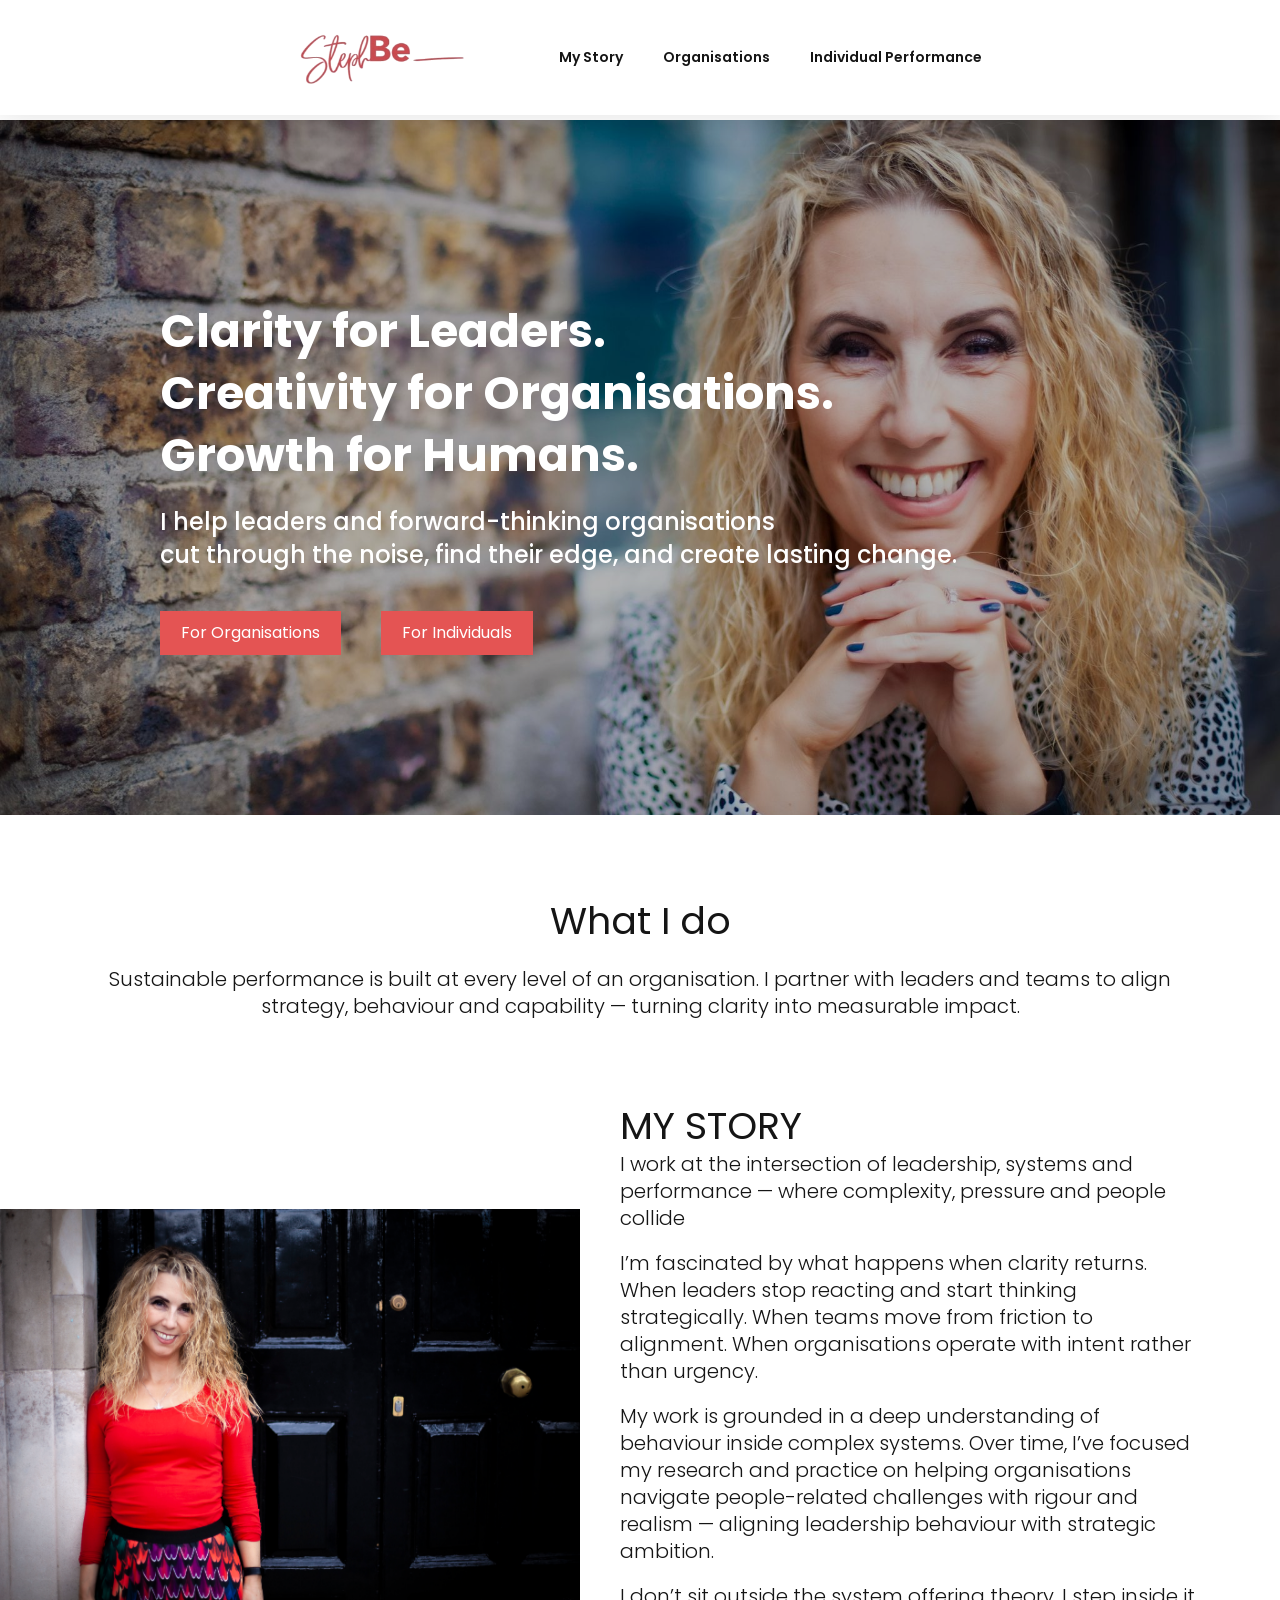
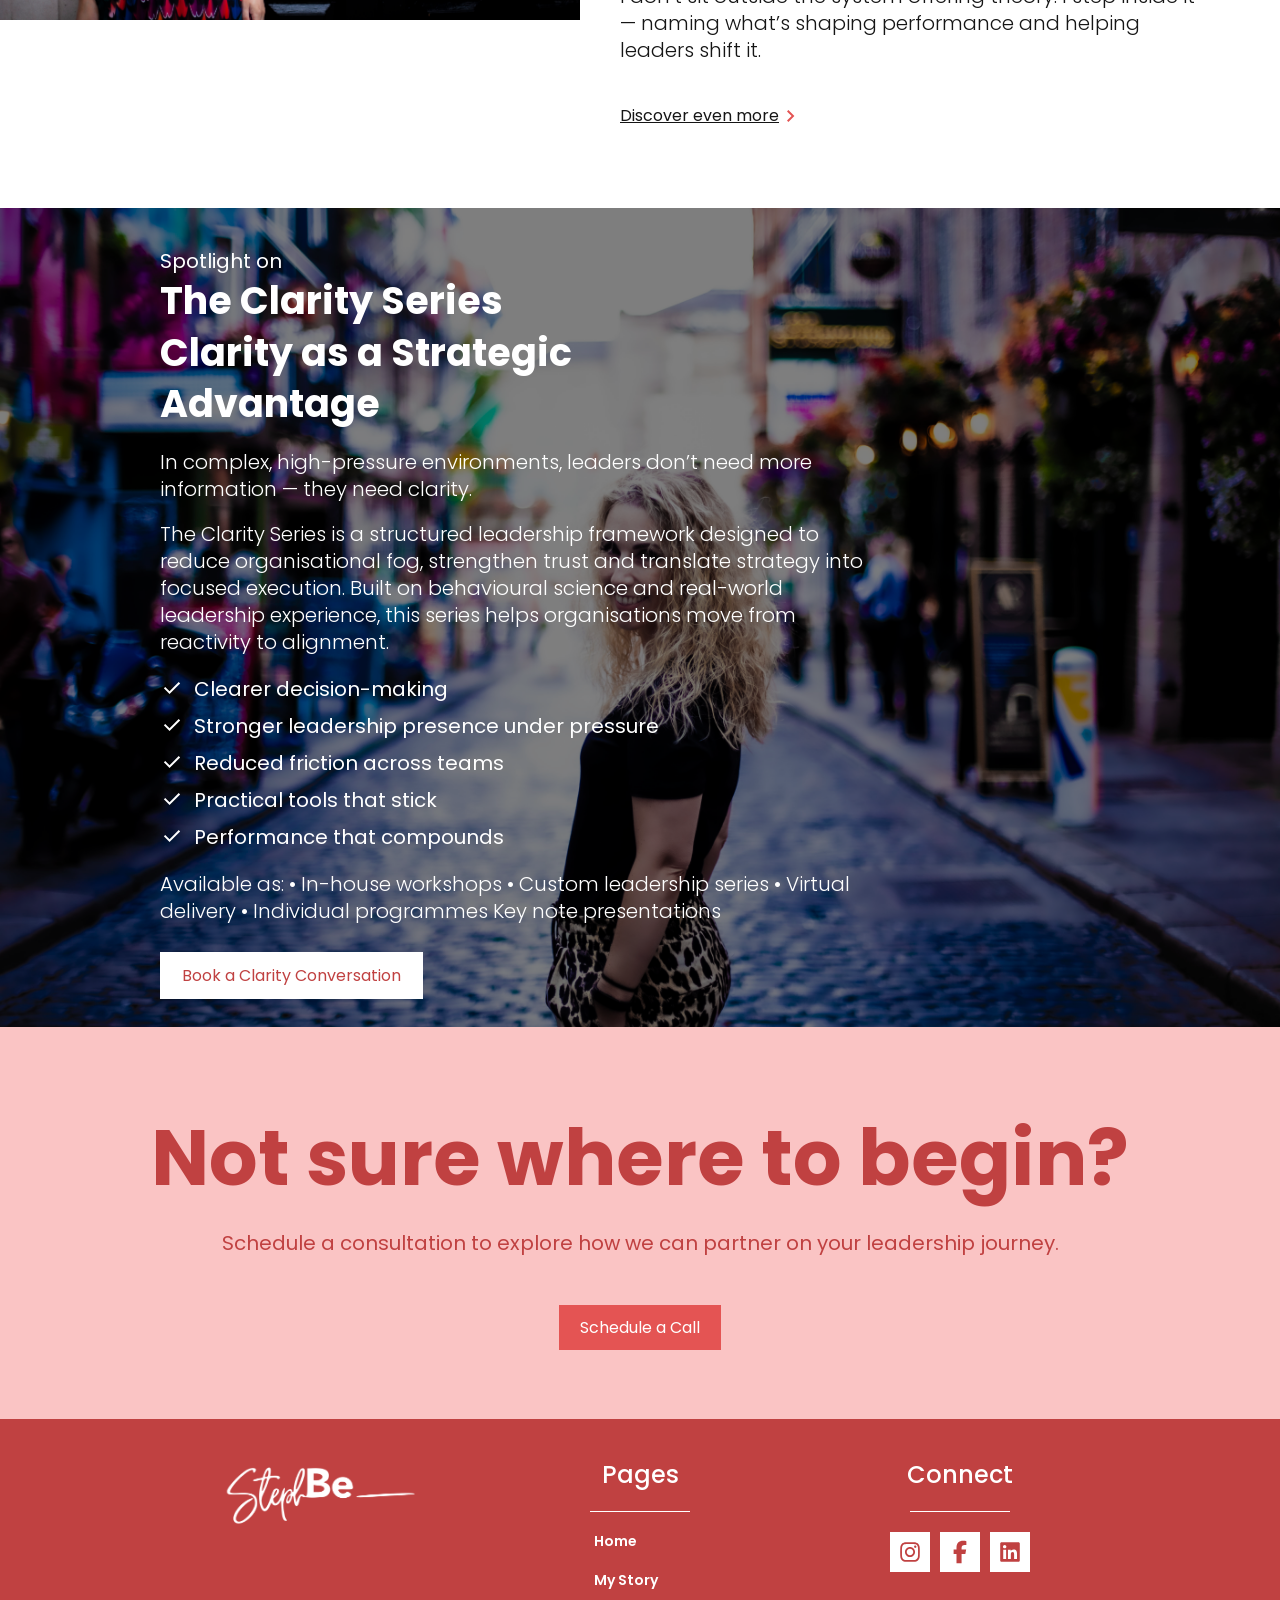
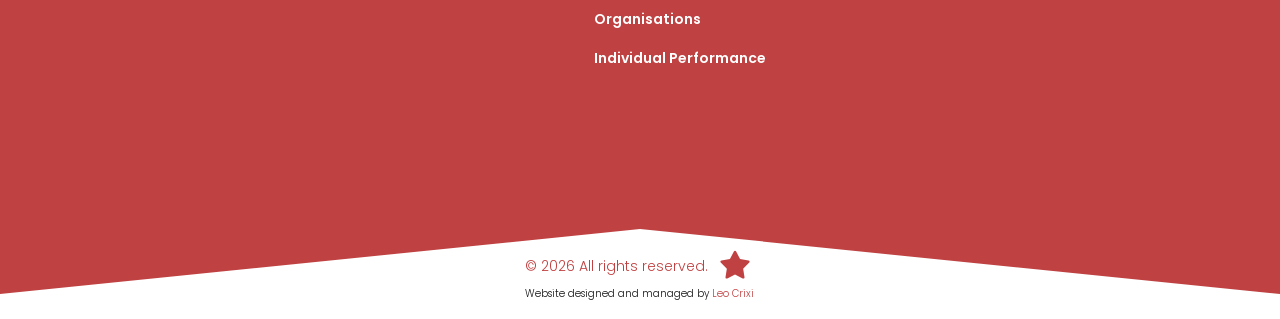
==== commit 1fbe3328: "home page fix" ====
--- a/index.html
+++ b/index.html
@@ -69,7 +69,7 @@
             Growth for Humans.
           </h1>
           <h4>
-            I help driven leaders and forward-thinking organisations <br />
+            I help leaders and forward-thinking organisations <br />
             cut through the noise, find their edge, and create lasting change.
           </h4>
           <div class="btn-section">
